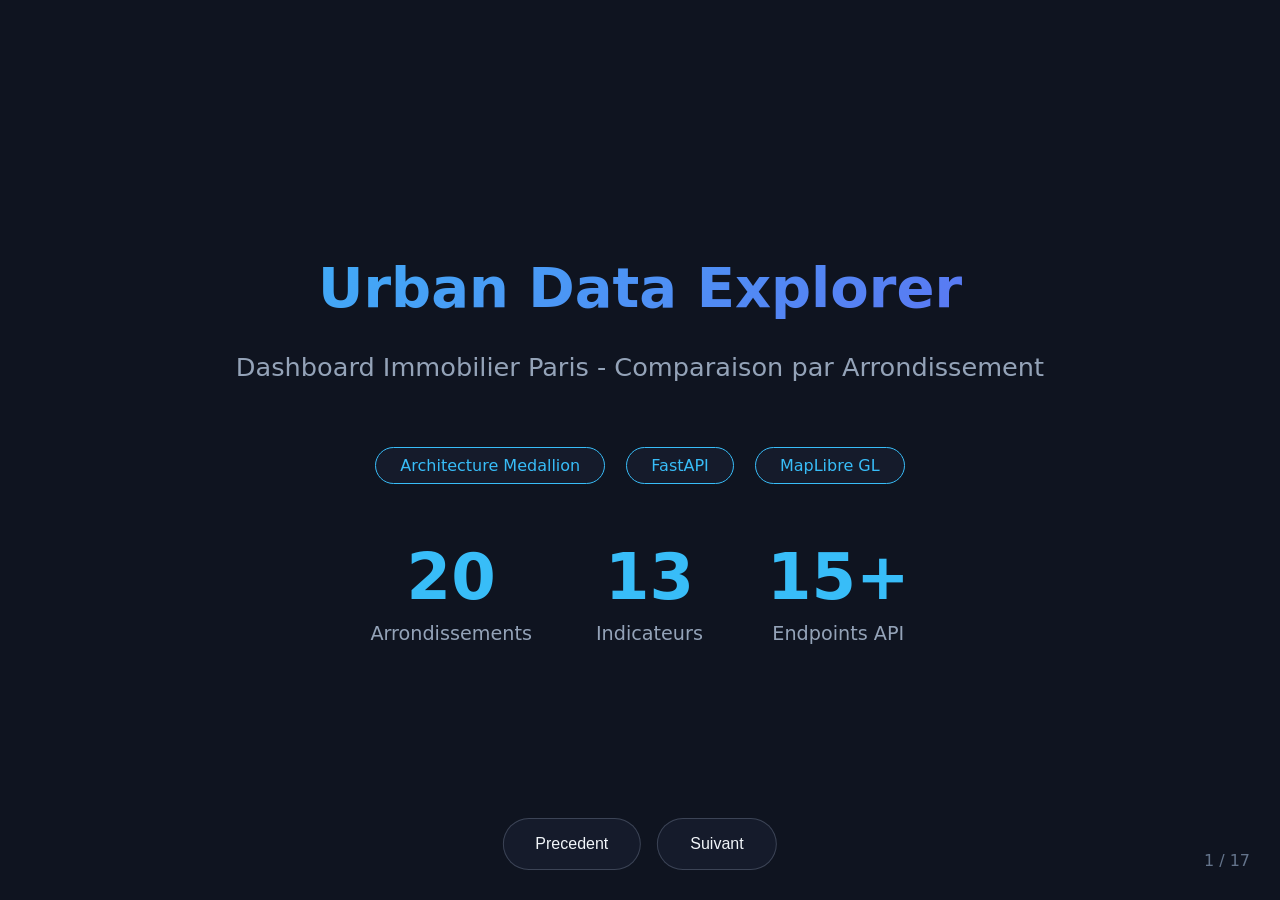
==== presentation.html @ 5fb88b8b "chore: scripts demo soutenance et presentation" ====
<!DOCTYPE html>
<html lang="fr">
<head>
    <meta charset="UTF-8">
    <meta name="viewport" content="width=device-width, initial-scale=1.0">
    <title>Urban Data Explorer - Presentation</title>
    <style>
        * {
            margin: 0;
            padding: 0;
            box-sizing: border-box;
        }

        :root {
            --bg-dark: #0a0e17;
            --bg-slide: #0f1420;
            --surface: #151b2b;
            --accent: #38bdf8;
            --accent-dim: #0ea5e9;
            --text: #f1f5f9;
            --text-secondary: #94a3b8;
            --text-muted: #64748b;
            --success: #34d399;
            --warning: #fbbf24;
        }

        body {
            font-family: 'Segoe UI', system-ui, sans-serif;
            background: var(--bg-dark);
            color: var(--text);
            overflow: hidden;
            height: 100vh;
        }

        .presentation {
            height: 100vh;
            position: relative;
        }

        .slide {
            position: absolute;
            top: 0;
            left: 0;
            width: 100%;
            height: 100%;
            display: flex;
            flex-direction: column;
            justify-content: center;
            align-items: center;
            padding: 60px;
            opacity: 0;
            visibility: hidden;
            transition: opacity 0.5s ease, transform 0.5s ease;
            transform: translateX(50px);
            background: var(--bg-slide);
        }

        .slide.active {
            opacity: 1;
            visibility: visible;
            transform: translateX(0);
        }

        .slide-content {
            max-width: 1200px;
            width: 100%;
            text-align: center;
        }

        h1 {
            font-size: 3.5rem;
            font-weight: 700;
            margin-bottom: 1.5rem;
            background: linear-gradient(135deg, var(--accent), #6366f1);
            -webkit-background-clip: text;
            -webkit-text-fill-color: transparent;
            background-clip: text;
        }

        h2 {
            font-size: 2.5rem;
            font-weight: 600;
            margin-bottom: 2rem;
            color: var(--accent);
        }

        h3 {
            font-size: 1.8rem;
            font-weight: 500;
            margin-bottom: 1.5rem;
            color: var(--text);
        }

        p {
            font-size: 1.4rem;
            line-height: 1.8;
            color: var(--text-secondary);
            margin-bottom: 1rem;
        }

        .subtitle {
            font-size: 1.6rem;
            color: var(--text-secondary);
            margin-bottom: 3rem;
        }

        .badge {
            display: inline-block;
            background: var(--surface);
            border: 1px solid var(--accent);
            color: var(--accent);
            padding: 0.5rem 1.5rem;
            border-radius: 50px;
            font-size: 1rem;
            margin: 0.5rem;
        }

        .grid {
            display: grid;
            grid-template-columns: repeat(auto-fit, minmax(280px, 1fr));
            gap: 1.5rem;
            margin-top: 2rem;
            text-align: left;
        }

        .grid-3 {
            grid-template-columns: repeat(3, 1fr);
        }

        .card {
            background: var(--surface);
            border: 1px solid rgba(148, 163, 184, 0.15);
            border-radius: 16px;
            padding: 2rem;
            transition: transform 0.3s, border-color 0.3s;
        }

        .card:hover {
            transform: translateY(-5px);
            border-color: var(--accent);
        }

        .card h4 {
            font-size: 1.3rem;
            color: var(--accent);
            margin-bottom: 1rem;
        }

        .card p {
            font-size: 1.1rem;
            margin: 0;
        }

        .card ul {
            list-style: none;
            padding: 0;
        }

        .card li {
            font-size: 1rem;
            color: var(--text-secondary);
            padding: 0.4rem 0;
            border-bottom: 1px solid rgba(148, 163, 184, 0.1);
        }

        .card li:last-child {
            border-bottom: none;
        }

        .architecture {
            display: flex;
            justify-content: center;
            align-items: center;
            gap: 2rem;
            margin-top: 3rem;
        }

        .arch-box {
            background: var(--surface);
            border: 2px solid;
            border-radius: 16px;
            padding: 2rem 3rem;
            text-align: center;
            min-width: 180px;
        }

        .arch-box.bronze {
            border-color: #cd7f32;
        }

        .arch-box.silver {
            border-color: #c0c0c0;
        }

        .arch-box.gold {
            border-color: #ffd700;
        }

        .arch-box h4 {
            font-size: 1.5rem;
            margin-bottom: 0.5rem;
        }

        .arch-box.bronze h4 { color: #cd7f32; }
        .arch-box.silver h4 { color: #c0c0c0; }
        .arch-box.gold h4 { color: #ffd700; }

        .arch-box p {
            font-size: 1rem;
            margin: 0;
        }

        .arrow {
            font-size: 2rem;
            color: var(--text-muted);
        }

        .tech-stack {
            display: flex;
            flex-wrap: wrap;
            justify-content: center;
            gap: 1rem;
            margin-top: 2rem;
        }

        .tech-item {
            background: var(--surface);
            border: 1px solid rgba(148, 163, 184, 0.2);
            border-radius: 12px;
            padding: 1rem 1.5rem;
            font-size: 1.1rem;
            color: var(--text);
        }

        .stats {
            display: flex;
            justify-content: center;
            gap: 4rem;
            margin-top: 3rem;
        }

        .stat {
            text-align: center;
        }

        .stat-value {
            font-size: 4rem;
            font-weight: 700;
            color: var(--accent);
        }

        .stat-label {
            font-size: 1.2rem;
            color: var(--text-secondary);
            margin-top: 0.5rem;
        }

        .code-block {
            background: #1a1f2e;
            border: 1px solid rgba(148, 163, 184, 0.15);
            border-radius: 12px;
            padding: 1.5rem 2rem;
            text-align: left;
            font-family: 'Fira Code', 'Consolas', monospace;
            font-size: 1rem;
            color: var(--text-secondary);
            margin-top: 2rem;
            display: inline-block;
        }

        .code-block .keyword { color: #c792ea; }
        .code-block .string { color: #c3e88d; }
        .code-block .comment { color: #546e7a; }

        .nav-controls {
            position: fixed;
            bottom: 30px;
            left: 50%;
            transform: translateX(-50%);
            display: flex;
            gap: 1rem;
            z-index: 100;
        }

        .nav-btn {
            background: var(--surface);
            border: 1px solid rgba(148, 163, 184, 0.3);
            color: var(--text);
            padding: 1rem 2rem;
            border-radius: 50px;
            cursor: pointer;
            font-size: 1rem;
            transition: all 0.3s;
        }

        .nav-btn:hover {
            background: var(--accent);
            border-color: var(--accent);
            color: var(--bg-dark);
        }

        .slide-counter {
            position: fixed;
            bottom: 30px;
            right: 30px;
            font-size: 1rem;
            color: var(--text-muted);
        }

        .progress-bar {
            position: fixed;
            top: 0;
            left: 0;
            height: 4px;
            background: var(--accent);
            transition: width 0.3s ease;
        }

        .list-left {
            text-align: left;
            max-width: 800px;
            margin: 0 auto;
        }

        .list-left li {
            font-size: 1.3rem;
            color: var(--text-secondary);
            padding: 0.8rem 0;
            border-bottom: 1px solid rgba(148, 163, 184, 0.1);
            list-style: none;
        }

        .list-left li::before {
            content: "";
            display: inline-block;
            width: 8px;
            height: 8px;
            background: var(--accent);
            border-radius: 50%;
            margin-right: 1rem;
        }

        .highlight {
            color: var(--accent);
            font-weight: 600;
        }

        .two-cols {
            display: grid;
            grid-template-columns: 1fr 1fr;
            gap: 3rem;
            text-align: left;
        }

        .formula {
            background: var(--surface);
            border-left: 4px solid var(--accent);
            padding: 1rem 1.5rem;
            margin: 1rem 0;
            font-family: 'Fira Code', monospace;
            font-size: 1rem;
            color: var(--success);
        }

        @media (max-width: 900px) {
            h1 { font-size: 2.5rem; }
            h2 { font-size: 2rem; }
            .grid-3 { grid-template-columns: 1fr; }
            .architecture { flex-direction: column; }
            .arrow { transform: rotate(90deg); }
            .stats { flex-direction: column; gap: 2rem; }
            .two-cols { grid-template-columns: 1fr; }
        }
    </style>
</head>
<body>
    <div class="progress-bar" id="progress"></div>

    <div class="presentation" id="presentation">
        <!-- Slide 1: Title -->
        <div class="slide active" data-slide="1">
            <div class="slide-content">
                <h1>Urban Data Explorer</h1>
                <p class="subtitle">Dashboard Immobilier Paris - Comparaison par Arrondissement</p>
                <div>
                    <span class="badge">Architecture Medallion</span>
                    <span class="badge">FastAPI</span>
                    <span class="badge">MapLibre GL</span>
                </div>
                <div class="stats">
                    <div class="stat">
                        <div class="stat-value">20</div>
                        <div class="stat-label">Arrondissements</div>
                    </div>
                    <div class="stat">
                        <div class="stat-value">13</div>
                        <div class="stat-label">Indicateurs</div>
                    </div>
                    <div class="stat">
                        <div class="stat-value">15+</div>
                        <div class="stat-label">Endpoints API</div>
                    </div>
                </div>
            </div>
        </div>

        <!-- Slide 2: Contexte -->
        <div class="slide" data-slide="2">
            <div class="slide-content">
                <h2>Contexte du Projet</h2>
                <div class="grid grid-3">
                    <div class="card">
                        <h4>Problematique</h4>
                        <p>Difficulte a comparer les arrondissements parisiens sur plusieurs criteres : prix, qualite de vie, accessibilite.</p>
                    </div>
                    <div class="card">
                        <h4>Solution</h4>
                        <p>Dashboard interactif centralisant les donnees immobilieres et socio-economiques de Paris.</p>
                    </div>
                    <div class="card">
                        <h4>Objectif</h4>
                        <p>Aide a la decision pour l'achat ou la location dans les 20 arrondissements de Paris.</p>
                    </div>
                </div>
            </div>
        </div>

        <!-- Slide 3: Architecture Medallion -->
        <div class="slide" data-slide="3">
            <div class="slide-content">
                <h2>Architecture Medallion</h2>
                <p>Pipeline de donnees en 3 couches pour garantir la qualite et la tracabilite</p>
                <div class="architecture">
                    <div class="arch-box bronze">
                        <h4>Bronze</h4>
                        <p>Donnees brutes</p>
                        <p style="font-size: 0.9rem; color: var(--text-muted);">APIs externes</p>
                    </div>
                    <div class="arrow">→</div>
                    <div class="arch-box silver">
                        <h4>Silver</h4>
                        <p>Donnees nettoyees</p>
                        <p style="font-size: 0.9rem; color: var(--text-muted);">Validation</p>
                    </div>
                    <div class="arrow">→</div>
                    <div class="arch-box gold">
                        <h4>Gold</h4>
                        <p>Donnees enrichies</p>
                        <p style="font-size: 0.9rem; color: var(--text-muted);">Production</p>
                    </div>
                </div>
                <div class="code-block">
                    <span class="comment"># Execution du pipeline</span><br>
                    <span class="keyword">python</span> pipeline.py <span class="comment"># Bronze → Silver → Gold</span>
                </div>
            </div>
        </div>

        <!-- Slide 4: Stack Technique -->
        <div class="slide" data-slide="4">
            <div class="slide-content">
                <h2>Stack Technique</h2>
                <div class="grid grid-3">
                    <div class="card">
                        <h4>Backend</h4>
                        <ul>
                            <li>Python 3.11+</li>
                            <li>FastAPI</li>
                            <li>PostgreSQL</li>
                            <li>MongoDB</li>
                            <li>Redis / Kafka</li>
                        </ul>
                    </div>
                    <div class="card">
                        <h4>Frontend</h4>
                        <ul>
                            <li>HTML5 / CSS3</li>
                            <li>JavaScript ES6+</li>
                            <li>MapLibre GL JS</li>
                            <li>Chart.js</li>
                            <li>LocalStorage Cache</li>
                        </ul>
                    </div>
                    <div class="card">
                        <h4>DevOps</h4>
                        <ul>
                            <li>Docker Compose</li>
                            <li>GitHub Actions</li>
                            <li>MinIO (Data Lake)</li>
                            <li>GZip Compression</li>
                            <li>CI/CD Pipeline</li>
                        </ul>
                    </div>
                </div>
            </div>
        </div>

        <!-- Slide 5: Sources de Donnees -->
        <div class="slide" data-slide="5">
            <div class="slide-content">
                <h2>Sources de Donnees</h2>
                <p>Donnees Open Data officielles et actualisees</p>
                <div class="grid">
                    <div class="card">
                        <h4>DVF (data.gouv.fr)</h4>
                        <p>Transactions immobilieres : prix au m2, surfaces, volumes de ventes</p>
                    </div>
                    <div class="card">
                        <h4>OpenData Paris</h4>
                        <p>Loyers de reference, vegetation, transports, qualite de l'air</p>
                    </div>
                    <div class="card">
                        <h4>SSMSI</h4>
                        <p>Statistiques de delinquance par commune et arrondissement</p>
                    </div>
                    <div class="card">
                        <h4>Filosofi / RPLS</h4>
                        <p>Revenus des menages et taux de logements sociaux</p>
                    </div>
                </div>
            </div>
        </div>

        <!-- Slide 6: Indicateurs -->
        <div class="slide" data-slide="6">
            <div class="slide-content">
                <h2>13 Indicateurs Metier</h2>
                <div class="two-cols">
                    <div>
                        <h3>Indicateurs Immobiliers</h3>
                        <ul class="list-left">
                            <li><span class="highlight">Prix/m2</span> - Prix median au metre carre</li>
                            <li><span class="highlight">Evolution</span> - Variation annuelle des prix</li>
                            <li><span class="highlight">Loyers</span> - Loyers de reference</li>
                            <li><span class="highlight">Logements sociaux</span> - Taux par arrondissement</li>
                        </ul>
                    </div>
                    <div>
                        <h3>Indicateurs Socio-economiques</h3>
                        <ul class="list-left">
                            <li><span class="highlight">Accessibilite</span> - Mois de revenu pour 50m2</li>
                            <li><span class="highlight">Securite</span> - Delits pour 1000 habitants</li>
                            <li><span class="highlight">Revenus</span> - Revenu median des menages</li>
                            <li><span class="highlight">Qualite de l'air</span> - Indice ATMO local</li>
                        </ul>
                    </div>
                </div>
            </div>
        </div>

        <!-- Slide 7: Score Global (NOUVEAU) -->
        <div class="slide" data-slide="7">
            <div class="slide-content">
                <h2>Score Global Qualite de Vie</h2>
                <p>Indicateur composite pondere pour comparer les arrondissements</p>
                <div class="grid grid-3" style="margin-top: 2rem;">
                    <div class="card">
                        <h4>Ponderations</h4>
                        <ul>
                            <li>Accessibilite : 20%</li>
                            <li>Prix : 15%</li>
                            <li>Securite : 15%</li>
                            <li>Transports : 15%</li>
                            <li>Revenus : 10%</li>
                            <li>Vegetation : 10%</li>
                            <li>Air : 10%</li>
                            <li>Logements sociaux : 5%</li>
                        </ul>
                    </div>
                    <div class="card">
                        <h4>Calcul</h4>
                        <div class="formula">Score = Sum(indicateur_normalise x poids)</div>
                        <p style="font-size: 1rem; margin-top: 1rem;">Chaque indicateur est normalise sur une echelle 0-100 avant ponderation</p>
                    </div>
                    <div class="card">
                        <h4>Resultat</h4>
                        <ul>
                            <li>Score de 0 a 100</li>
                            <li>Classement 1er a 20e</li>
                            <li>Barre de progression</li>
                            <li>Couleur sur la carte</li>
                        </ul>
                    </div>
                </div>
            </div>
        </div>

        <!-- Slide 8: Potentiel Plus-Value (NOUVEAU) -->
        <div class="slide" data-slide="8">
            <div class="slide-content">
                <h2>Potentiel Plus-Value</h2>
                <p>Formule creative pour estimer le potentiel de valorisation future</p>
                <div class="grid" style="margin-top: 2rem;">
                    <div class="card">
                        <h4>Prix Accessible</h4>
                        <p>Arrondissements a prix encore moderere = potentiel de hausse</p>
                        <div class="formula">prix &lt; 10k = +30pts | prix &lt; 12k = +20pts</div>
                    </div>
                    <div class="card">
                        <h4>Dynamique Recente</h4>
                        <p>Tendance positive des prix = marche porteur</p>
                        <div class="formula">variation &gt; 3% = +25pts | variation &gt; 0 = +15pts</div>
                    </div>
                    <div class="card">
                        <h4>Desserte Transports</h4>
                        <p>Bonne connexion = attractivite future</p>
                        <div class="formula">transports &gt; 40 = +20pts | &gt; 20 = +15pts</div>
                    </div>
                    <div class="card">
                        <h4>Cadre de Vie</h4>
                        <p>Vegetation, mixite sociale, securite</p>
                        <div class="formula">arbres + mixite + securite = jusqu'a +35pts</div>
                    </div>
                </div>
                <div style="margin-top: 2rem;">
                    <span class="badge">Eleve &gt; 70</span>
                    <span class="badge">Moyen 45-70</span>
                    <span class="badge">Faible &lt; 45</span>
                </div>
            </div>
        </div>

        <!-- Slide 9: Formules de Calcul -->
        <div class="slide" data-slide="9">
            <div class="slide-content">
                <h2>Indicateurs avec Formules</h2>
                <p>Calculs personnalises pour des metriques pertinentes</p>
                <div class="grid">
                    <div class="card">
                        <h4>Accessibilite Logement</h4>
                        <div class="formula">(prix_m2 x 50) / (revenu_median / 12)</div>
                        <p>Nombre de mois de revenu necessaires pour acheter 50m2</p>
                    </div>
                    <div class="card">
                        <h4>Tension Locative</h4>
                        <div class="formula">(loyer_m2 x 50 x 12) / revenu_median x 100</div>
                        <p>Part du revenu consacree au loyer (50m2)</p>
                    </div>
                    <div class="card">
                        <h4>Qualite de l'Air</h4>
                        <div class="formula">moyenne_ponderee(jours_par_qualite)</div>
                        <p>Indice ATMO adapte a chaque arrondissement</p>
                    </div>
                </div>
            </div>
        </div>

        <!-- Slide 10: API REST -->
        <div class="slide" data-slide="10">
            <div class="slide-content">
                <h2>API REST FastAPI</h2>
                <p>15+ endpoints documentes avec Swagger</p>
                <div class="grid grid-3">
                    <div class="card">
                        <h4>Donnees</h4>
                        <ul>
                            <li>GET /arrondissements</li>
                            <li>GET /prix?annee=2024</li>
                            <li>GET /pollution</li>
                            <li>GET /timeline?arr=6</li>
                        </ul>
                    </div>
                    <div class="card">
                        <h4>Analyse</h4>
                        <ul>
                            <li>GET /comparaison</li>
                            <li>GET /ranking</li>
                            <li>GET /geo-points</li>
                            <li>GET /freshness</li>
                        </ul>
                    </div>
                    <div class="card">
                        <h4>Export</h4>
                        <ul>
                            <li>GET /export/csv</li>
                            <li>GET /export/parquet</li>
                            <li>GET /export/geojson</li>
                            <li>GET /docs (Swagger)</li>
                        </ul>
                    </div>
                </div>
                <div class="code-block">
                    curl http://localhost:8001/arrondissements | jq '.data[0]'
                </div>
            </div>
        </div>

        <!-- Slide 11: Dashboard -->
        <div class="slide" data-slide="11">
            <div class="slide-content">
                <h2>Dashboard Interactif</h2>
                <div class="grid grid-3">
                    <div class="card">
                        <h4>Carte Choroplethe</h4>
                        <p>Visualisation geographique avec MapLibre GL JS. Coloration par indicateur, zoom sur Paris.</p>
                    </div>
                    <div class="card">
                        <h4>Selection d'Indicateurs</h4>
                        <p>11 indicateurs organises par categorie : Immobilier, Socio-economique, Environnement.</p>
                    </div>
                    <div class="card">
                        <h4>Graphiques</h4>
                        <p>Evolution temporelle, distribution des prix, comparaison entre arrondissements.</p>
                    </div>
                </div>
                <div class="stats" style="margin-top: 3rem;">
                    <div class="stat">
                        <div class="stat-value" style="font-size: 2.5rem;">11ms</div>
                        <div class="stat-label">Temps de reponse</div>
                    </div>
                    <div class="stat">
                        <div class="stat-value" style="font-size: 2.5rem;">91%</div>
                        <div class="stat-label">Compression GZip</div>
                    </div>
                    <div class="stat">
                        <div class="stat-value" style="font-size: 2.5rem;">5 min</div>
                        <div class="stat-label">Cache local</div>
                    </div>
                </div>
            </div>
        </div>

        <!-- Slide 12: Pipeline CI/CD -->
        <div class="slide" data-slide="12">
            <div class="slide-content">
                <h2>Pipeline CI/CD</h2>
                <p>Automatisation complete avec GitHub Actions</p>
                <div class="architecture">
                    <div class="arch-box" style="border-color: var(--accent);">
                        <h4 style="color: var(--accent);">Collecte</h4>
                        <p>APIs Open Data</p>
                    </div>
                    <div class="arrow">→</div>
                    <div class="arch-box" style="border-color: var(--warning);">
                        <h4 style="color: var(--warning);">Traitement</h4>
                        <p>Nettoyage</p>
                    </div>
                    <div class="arrow">→</div>
                    <div class="arch-box" style="border-color: var(--success);">
                        <h4 style="color: var(--success);">Publication</h4>
                        <p>Gold + Export</p>
                    </div>
                </div>
                <div class="grid" style="margin-top: 3rem;">
                    <div class="card">
                        <h4>Planification</h4>
                        <p>Execution automatique chaque lundi a 6h via GitHub Actions</p>
                    </div>
                    <div class="card">
                        <h4>Notification</h4>
                        <p>Redis Streams et Kafka pour la propagation des evenements</p>
                    </div>
                </div>
            </div>
        </div>

        <!-- Slide 13: Securite et Quotas API -->
        <div class="slide" data-slide="13">
            <div class="slide-content">
                <h2>Securite et Quotas API</h2>
                <p>Protection avancee contre les abus</p>
                <div class="grid grid-3">
                    <div class="card">
                        <h4>Rate Limiting</h4>
                        <ul>
                            <li>60 requetes/min/IP</li>
                            <li>1000 requetes/jour/IP</li>
                            <li>Limites par endpoint</li>
                            <li>Headers X-RateLimit-*</li>
                        </ul>
                    </div>
                    <div class="card">
                        <h4>Endpoints Sensibles</h4>
                        <ul>
                            <li>/export : 10 req/min</li>
                            <li>/geo-points : 20 req/min</li>
                            <li>/comparaison : 30 req/min</li>
                            <li>Monitoring /quota-usage</li>
                        </ul>
                    </div>
                    <div class="card">
                        <h4>Reponses</h4>
                        <ul>
                            <li>HTTP 429 si depasse</li>
                            <li>Header Retry-After</li>
                            <li>Tracking des blocages</li>
                            <li>Stats par IP</li>
                        </ul>
                    </div>
                </div>
            </div>
        </div>

        <!-- Slide 14: UX et Light Mode -->
        <div class="slide" data-slide="14">
            <div class="slide-content">
                <h2>Experience Utilisateur</h2>
                <div class="grid grid-3">
                    <div class="card">
                        <h4>Light Mode</h4>
                        <ul>
                            <li>Theme clair/sombre</li>
                            <li>Toggle en 1 clic</li>
                            <li>Preference sauvegardee</li>
                            <li>CSS variables</li>
                        </ul>
                    </div>
                    <div class="card">
                        <h4>Performance</h4>
                        <ul>
                            <li>Cache localStorage 5min</li>
                            <li>Compression GZip 91%</li>
                            <li>Temps reponse 11ms</li>
                            <li>Loading indicator</li>
                        </ul>
                    </div>
                    <div class="card">
                        <h4>Accessibilite</h4>
                        <ul>
                            <li>Navigation clavier</li>
                            <li>ARIA labels</li>
                            <li>Contraste optimal</li>
                            <li>Responsive design</li>
                        </ul>
                    </div>
                </div>
            </div>
        </div>

        <!-- Slide 15: Indicateurs Sante de Proximite (NOUVEAU) -->
        <div class="slide" data-slide="15">
            <div class="slide-content">
                <span class="badge">Nouveau</span>
                <h2>Sante de Proximite</h2>
                <p>Accessibilite aux services de sante par arrondissement</p>
                <div class="grid grid-3" style="margin-top: 2rem;">
                    <div class="card">
                        <h4>Donnees collectees</h4>
                        <ul>
                            <li><span class="highlight">Pharmacies</span> - total + gardes</li>
                            <li><span class="highlight">Defibrillateurs</span> - DAE publics</li>
                            <li><span class="highlight">Dentistes</span> - cabinets</li>
                            <li><span class="highlight">Medecins</span> - generalistes</li>
                            <li><span class="highlight">Centres sante</span> - municipaux</li>
                            <li><span class="highlight">Hopitaux</span> - proximite urgences</li>
                        </ul>
                    </div>
                    <div class="card">
                        <h4>Score Sante Proximite</h4>
                        <div class="code-block">
                            <span class="comment"># Ponderations</span><br>
                            pharmacies: 20%<br>
                            medecins: 20%<br>
                            urgences: 20%<br>
                            dentistes: 15%<br>
                            DAE: 10%<br>
                            centres: 10%<br>
                            hopitaux: 5%
                        </div>
                    </div>
                    <div class="card">
                        <h4>Visualisation carte</h4>
                        <p style="font-size: 1rem; margin-bottom: 1rem;">Code couleur adapte :</p>
                        <div style="display: flex; align-items: center; gap: 0.5rem; margin-bottom: 0.5rem;">
                            <span style="display: inline-block; width: 20px; height: 20px; background: #ef4444; border-radius: 4px;"></span>
                            <span style="font-size: 0.9rem;">Faible acces</span>
                        </div>
                        <div style="display: flex; align-items: center; gap: 0.5rem; margin-bottom: 0.5rem;">
                            <span style="display: inline-block; width: 20px; height: 20px; background: #fbbf24; border-radius: 4px;"></span>
                            <span style="font-size: 0.9rem;">Moyen</span>
                        </div>
                        <div style="display: flex; align-items: center; gap: 0.5rem;">
                            <span style="display: inline-block; width: 20px; height: 20px; background: #34d399; border-radius: 4px;"></span>
                            <span style="font-size: 0.9rem;">Excellent acces</span>
                        </div>
                        <p style="font-size: 0.85rem; margin-top: 1rem; color: var(--text-muted);">+ Graphique radar dans Analyses</p>
                    </div>
                </div>
                <p style="margin-top: 1.5rem; font-size: 1rem;">Sources: OpenData Paris, FINESS, Assurance Maladie</p>
            </div>
        </div>

        <!-- Slide 16: Demo -->
        <div class="slide" data-slide="16">
            <div class="slide-content">
                <h2>Demonstration</h2>
                <div class="stats">
                    <div class="stat">
                        <div class="stat-value" style="font-size: 2rem;">1.</div>
                        <div class="stat-label">Lancer le serveur</div>
                    </div>
                    <div class="stat">
                        <div class="stat-value" style="font-size: 2rem;">2.</div>
                        <div class="stat-label">Ouvrir le dashboard</div>
                    </div>
                    <div class="stat">
                        <div class="stat-value" style="font-size: 2rem;">3.</div>
                        <div class="stat-label">Explorer les indicateurs</div>
                    </div>
                </div>
                <div class="code-block" style="margin-top: 3rem;">
                    <span class="comment"># Installation et lancement</span><br>
                    pip install -r requirements.txt<br>
                    python pipeline.py<br>
                    python run.py<br><br>
                    <span class="comment"># Acces au dashboard</span><br>
                    <span class="string">http://localhost:8001/dashboard/</span>
                </div>
            </div>
        </div>

        <!-- Slide 17: Conclusion -->
        <div class="slide" data-slide="17">
            <div class="slide-content">
                <h2>Conclusion</h2>
                <div class="grid grid-3">
                    <div class="card">
                        <h4>Points Forts</h4>
                        <ul>
                            <li>Architecture robuste</li>
                            <li>Donnees actualisees</li>
                            <li>Performance optimisee</li>
                            <li>Interface intuitive</li>
                        </ul>
                    </div>
                    <div class="card">
                        <h4>Competences RNCP</h4>
                        <ul>
                            <li>Pipeline de donnees</li>
                            <li>API REST</li>
                            <li>Visualisation</li>
                            <li>DevOps / CI-CD</li>
                        </ul>
                    </div>
                    <div class="card">
                        <h4>Evolutions</h4>
                        <ul>
                            <li>Maille IRIS</li>
                            <li>Machine Learning</li>
                            <li>Temps reel</li>
                            <li>Multi-villes</li>
                        </ul>
                    </div>
                </div>
                <div style="margin-top: 3rem;">
                    <span class="badge">Merci de votre attention</span>
                </div>
            </div>
        </div>
    </div>

    <div class="nav-controls">
        <button class="nav-btn" id="prevBtn">Precedent</button>
        <button class="nav-btn" id="nextBtn">Suivant</button>
    </div>

    <div class="slide-counter" id="counter">1 / 17</div>

    <script>
        const slides = document.querySelectorAll('.slide');
        const totalSlides = slides.length;
        let currentSlide = 1;

        function showSlide(n) {
            if (n < 1) n = 1;
            if (n > totalSlides) n = totalSlides;

            currentSlide = n;

            slides.forEach((slide, index) => {
                slide.classList.remove('active');
                if (index + 1 === currentSlide) {
                    slide.classList.add('active');
                }
            });

            document.getElementById('counter').textContent = `${currentSlide} / ${totalSlides}`;
            document.getElementById('progress').style.width = `${(currentSlide / totalSlides) * 100}%`;
        }

        document.getElementById('nextBtn').addEventListener('click', () => {
            showSlide(currentSlide + 1);
        });

        document.getElementById('prevBtn').addEventListener('click', () => {
            showSlide(currentSlide - 1);
        });

        document.addEventListener('keydown', (e) => {
            if (e.key === 'ArrowRight' || e.key === ' ') {
                showSlide(currentSlide + 1);
            } else if (e.key === 'ArrowLeft') {
                showSlide(currentSlide - 1);
            } else if (e.key === 'Home') {
                showSlide(1);
            } else if (e.key === 'End') {
                showSlide(totalSlides);
            }
        });

        // Touch support
        let touchStartX = 0;
        document.addEventListener('touchstart', (e) => {
            touchStartX = e.touches[0].clientX;
        });

        document.addEventListener('touchend', (e) => {
            const touchEndX = e.changedTouches[0].clientX;
            const diff = touchStartX - touchEndX;

            if (Math.abs(diff) > 50) {
                if (diff > 0) {
                    showSlide(currentSlide + 1);
                } else {
                    showSlide(currentSlide - 1);
                }
            }
        });

        // Initialize
        showSlide(1);
    </script>
</body>
</html>
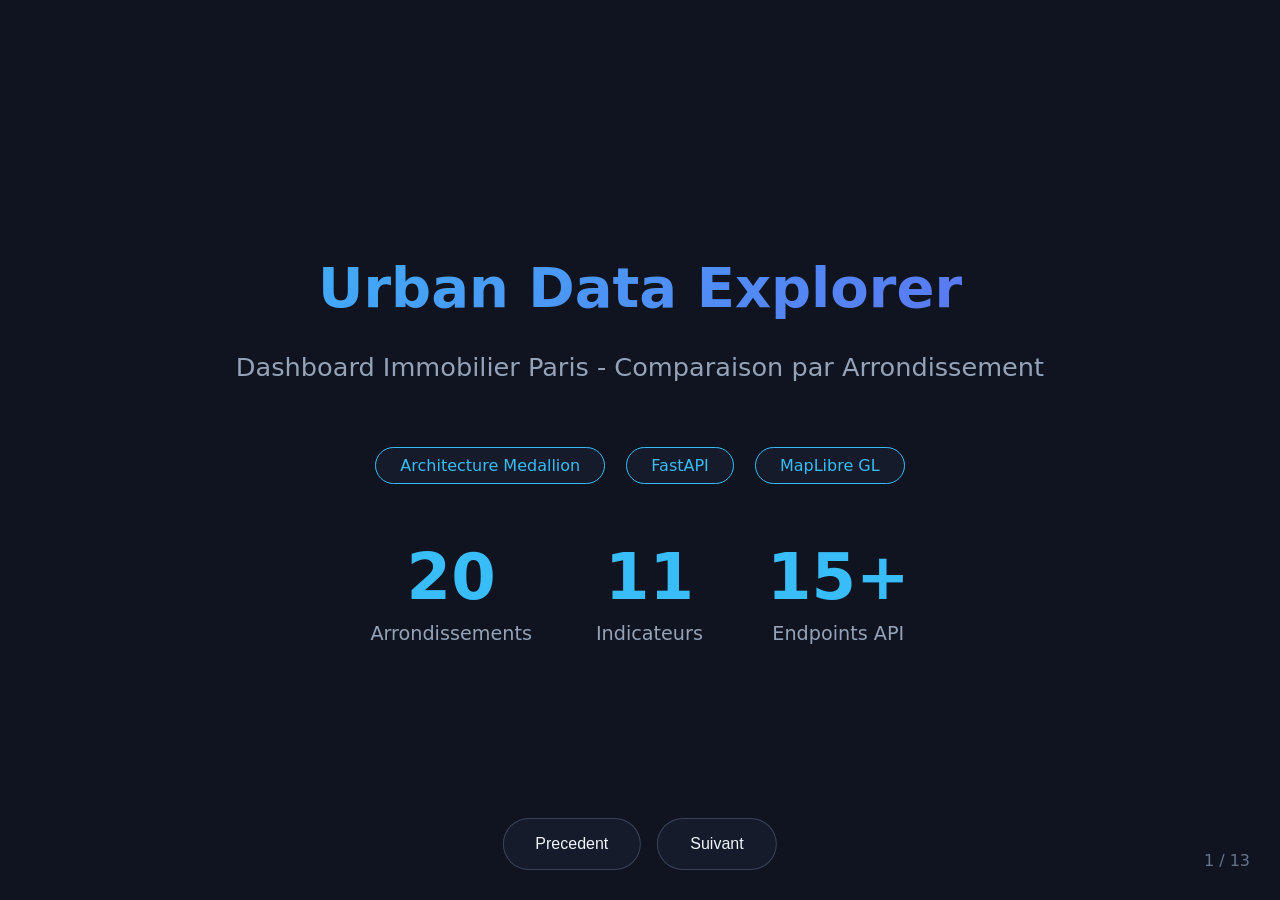
==== commit 468e1112: "Merge branch 'elt' into main - presentation + corrections CSS" ====
--- a/presentation.html
+++ b/presentation.html
@@ -393,7 +393,7 @@
                         <div class="stat-label">Arrondissements</div>
                     </div>
                     <div class="stat">
-                        <div class="stat-value">13</div>
+                        <div class="stat-value">11</div>
                         <div class="stat-label">Indicateurs</div>
                     </div>
                     <div class="stat">
@@ -524,7 +524,7 @@
         <!-- Slide 6: Indicateurs -->
         <div class="slide" data-slide="6">
             <div class="slide-content">
-                <h2>13 Indicateurs Metier</h2>
+                <h2>11 Indicateurs Metier</h2>
                 <div class="two-cols">
                     <div>
                         <h3>Indicateurs Immobiliers</h3>
@@ -548,80 +548,8 @@
             </div>
         </div>
 
-        <!-- Slide 7: Score Global (NOUVEAU) -->
+        <!-- Slide 7: Formules de Calcul -->
         <div class="slide" data-slide="7">
-            <div class="slide-content">
-                <h2>Score Global Qualite de Vie</h2>
-                <p>Indicateur composite pondere pour comparer les arrondissements</p>
-                <div class="grid grid-3" style="margin-top: 2rem;">
-                    <div class="card">
-                        <h4>Ponderations</h4>
-                        <ul>
-                            <li>Accessibilite : 20%</li>
-                            <li>Prix : 15%</li>
-                            <li>Securite : 15%</li>
-                            <li>Transports : 15%</li>
-                            <li>Revenus : 10%</li>
-                            <li>Vegetation : 10%</li>
-                            <li>Air : 10%</li>
-                            <li>Logements sociaux : 5%</li>
-                        </ul>
-                    </div>
-                    <div class="card">
-                        <h4>Calcul</h4>
-                        <div class="formula">Score = Sum(indicateur_normalise x poids)</div>
-                        <p style="font-size: 1rem; margin-top: 1rem;">Chaque indicateur est normalise sur une echelle 0-100 avant ponderation</p>
-                    </div>
-                    <div class="card">
-                        <h4>Resultat</h4>
-                        <ul>
-                            <li>Score de 0 a 100</li>
-                            <li>Classement 1er a 20e</li>
-                            <li>Barre de progression</li>
-                            <li>Couleur sur la carte</li>
-                        </ul>
-                    </div>
-                </div>
-            </div>
-        </div>
-
-        <!-- Slide 8: Potentiel Plus-Value (NOUVEAU) -->
-        <div class="slide" data-slide="8">
-            <div class="slide-content">
-                <h2>Potentiel Plus-Value</h2>
-                <p>Formule creative pour estimer le potentiel de valorisation future</p>
-                <div class="grid" style="margin-top: 2rem;">
-                    <div class="card">
-                        <h4>Prix Accessible</h4>
-                        <p>Arrondissements a prix encore moderere = potentiel de hausse</p>
-                        <div class="formula">prix &lt; 10k = +30pts | prix &lt; 12k = +20pts</div>
-                    </div>
-                    <div class="card">
-                        <h4>Dynamique Recente</h4>
-                        <p>Tendance positive des prix = marche porteur</p>
-                        <div class="formula">variation &gt; 3% = +25pts | variation &gt; 0 = +15pts</div>
-                    </div>
-                    <div class="card">
-                        <h4>Desserte Transports</h4>
-                        <p>Bonne connexion = attractivite future</p>
-                        <div class="formula">transports &gt; 40 = +20pts | &gt; 20 = +15pts</div>
-                    </div>
-                    <div class="card">
-                        <h4>Cadre de Vie</h4>
-                        <p>Vegetation, mixite sociale, securite</p>
-                        <div class="formula">arbres + mixite + securite = jusqu'a +35pts</div>
-                    </div>
-                </div>
-                <div style="margin-top: 2rem;">
-                    <span class="badge">Eleve &gt; 70</span>
-                    <span class="badge">Moyen 45-70</span>
-                    <span class="badge">Faible &lt; 45</span>
-                </div>
-            </div>
-        </div>
-
-        <!-- Slide 9: Formules de Calcul -->
-        <div class="slide" data-slide="9">
             <div class="slide-content">
                 <h2>Indicateurs avec Formules</h2>
                 <p>Calculs personnalises pour des metriques pertinentes</p>
@@ -645,8 +573,8 @@
             </div>
         </div>
 
-        <!-- Slide 10: API REST -->
-        <div class="slide" data-slide="10">
+        <!-- Slide 8: API REST -->
+        <div class="slide" data-slide="8">
             <div class="slide-content">
                 <h2>API REST FastAPI</h2>
                 <p>15+ endpoints documentes avec Swagger</p>
@@ -685,8 +613,8 @@
             </div>
         </div>
 
-        <!-- Slide 11: Dashboard -->
-        <div class="slide" data-slide="11">
+        <!-- Slide 9: Dashboard -->
+        <div class="slide" data-slide="9">
             <div class="slide-content">
                 <h2>Dashboard Interactif</h2>
                 <div class="grid grid-3">
@@ -720,8 +648,8 @@
             </div>
         </div>
 
-        <!-- Slide 12: Pipeline CI/CD -->
-        <div class="slide" data-slide="12">
+        <!-- Slide 10: Pipeline CI/CD -->
+        <div class="slide" data-slide="10">
             <div class="slide-content">
                 <h2>Pipeline CI/CD</h2>
                 <p>Automatisation complete avec GitHub Actions</p>
@@ -754,134 +682,44 @@
             </div>
         </div>
 
-        <!-- Slide 13: Securite et Quotas API -->
-        <div class="slide" data-slide="13">
-            <div class="slide-content">
-                <h2>Securite et Quotas API</h2>
-                <p>Protection avancee contre les abus</p>
+        <!-- Slide 11: Conformite -->
+        <div class="slide" data-slide="11">
+            <div class="slide-content">
+                <h2>Conformite et Gouvernance</h2>
                 <div class="grid grid-3">
                     <div class="card">
-                        <h4>Rate Limiting</h4>
-                        <ul>
-                            <li>60 requetes/min/IP</li>
-                            <li>1000 requetes/jour/IP</li>
-                            <li>Limites par endpoint</li>
-                            <li>Headers X-RateLimit-*</li>
-                        </ul>
-                    </div>
-                    <div class="card">
-                        <h4>Endpoints Sensibles</h4>
-                        <ul>
-                            <li>/export : 10 req/min</li>
-                            <li>/geo-points : 20 req/min</li>
-                            <li>/comparaison : 30 req/min</li>
-                            <li>Monitoring /quota-usage</li>
-                        </ul>
-                    </div>
-                    <div class="card">
-                        <h4>Reponses</h4>
-                        <ul>
-                            <li>HTTP 429 si depasse</li>
-                            <li>Header Retry-After</li>
-                            <li>Tracking des blocages</li>
-                            <li>Stats par IP</li>
-                        </ul>
-                    </div>
-                </div>
-            </div>
-        </div>
-
-        <!-- Slide 14: UX et Light Mode -->
-        <div class="slide" data-slide="14">
-            <div class="slide-content">
-                <h2>Experience Utilisateur</h2>
-                <div class="grid grid-3">
-                    <div class="card">
-                        <h4>Light Mode</h4>
-                        <ul>
-                            <li>Theme clair/sombre</li>
-                            <li>Toggle en 1 clic</li>
-                            <li>Preference sauvegardee</li>
-                            <li>CSS variables</li>
-                        </ul>
-                    </div>
-                    <div class="card">
-                        <h4>Performance</h4>
-                        <ul>
-                            <li>Cache localStorage 5min</li>
-                            <li>Compression GZip 91%</li>
-                            <li>Temps reponse 11ms</li>
-                            <li>Loading indicator</li>
-                        </ul>
-                    </div>
-                    <div class="card">
-                        <h4>Accessibilite</h4>
-                        <ul>
-                            <li>Navigation clavier</li>
-                            <li>ARIA labels</li>
-                            <li>Contraste optimal</li>
-                            <li>Responsive design</li>
-                        </ul>
-                    </div>
-                </div>
-            </div>
-        </div>
-
-        <!-- Slide 15: Indicateurs Sante de Proximite (NOUVEAU) -->
-        <div class="slide" data-slide="15">
-            <div class="slide-content">
-                <span class="badge">Nouveau</span>
-                <h2>Sante de Proximite</h2>
-                <p>Accessibilite aux services de sante par arrondissement</p>
-                <div class="grid grid-3" style="margin-top: 2rem;">
-                    <div class="card">
-                        <h4>Donnees collectees</h4>
-                        <ul>
-                            <li><span class="highlight">Pharmacies</span> - total + gardes</li>
-                            <li><span class="highlight">Defibrillateurs</span> - DAE publics</li>
-                            <li><span class="highlight">Dentistes</span> - cabinets</li>
-                            <li><span class="highlight">Medecins</span> - generalistes</li>
-                            <li><span class="highlight">Centres sante</span> - municipaux</li>
-                            <li><span class="highlight">Hopitaux</span> - proximite urgences</li>
-                        </ul>
-                    </div>
-                    <div class="card">
-                        <h4>Score Sante Proximite</h4>
-                        <div class="code-block">
-                            <span class="comment"># Ponderations</span><br>
-                            pharmacies: 20%<br>
-                            medecins: 20%<br>
-                            urgences: 20%<br>
-                            dentistes: 15%<br>
-                            DAE: 10%<br>
-                            centres: 10%<br>
-                            hopitaux: 5%
-                        </div>
-                    </div>
-                    <div class="card">
-                        <h4>Visualisation carte</h4>
-                        <p style="font-size: 1rem; margin-bottom: 1rem;">Code couleur adapte :</p>
-                        <div style="display: flex; align-items: center; gap: 0.5rem; margin-bottom: 0.5rem;">
-                            <span style="display: inline-block; width: 20px; height: 20px; background: #ef4444; border-radius: 4px;"></span>
-                            <span style="font-size: 0.9rem;">Faible acces</span>
-                        </div>
-                        <div style="display: flex; align-items: center; gap: 0.5rem; margin-bottom: 0.5rem;">
-                            <span style="display: inline-block; width: 20px; height: 20px; background: #fbbf24; border-radius: 4px;"></span>
-                            <span style="font-size: 0.9rem;">Moyen</span>
-                        </div>
-                        <div style="display: flex; align-items: center; gap: 0.5rem;">
-                            <span style="display: inline-block; width: 20px; height: 20px; background: #34d399; border-radius: 4px;"></span>
-                            <span style="font-size: 0.9rem;">Excellent acces</span>
-                        </div>
-                        <p style="font-size: 0.85rem; margin-top: 1rem; color: var(--text-muted);">+ Graphique radar dans Analyses</p>
-                    </div>
-                </div>
-                <p style="margin-top: 1.5rem; font-size: 1rem;">Sources: OpenData Paris, FINESS, Assurance Maladie</p>
-            </div>
-        </div>
-
-        <!-- Slide 16: Demo -->
-        <div class="slide" data-slide="16">
+                        <h4>RGPD</h4>
+                        <ul>
+                            <li>Donnees anonymisees</li>
+                            <li>Pas de donnees personnelles</li>
+                            <li>Sources Open Data</li>
+                            <li>Documentation tracabilite</li>
+                        </ul>
+                    </div>
+                    <div class="card">
+                        <h4>Qualite des Donnees</h4>
+                        <ul>
+                            <li>Validation Bronze→Silver</li>
+                            <li>Tests unitaires</li>
+                            <li>Catalogue de gouvernance</li>
+                            <li>Lineage documente</li>
+                        </ul>
+                    </div>
+                    <div class="card">
+                        <h4>Securite API</h4>
+                        <ul>
+                            <li>Rate limiting</li>
+                            <li>CORS configure</li>
+                            <li>Headers securises</li>
+                            <li>Logs structures</li>
+                        </ul>
+                    </div>
+                </div>
+            </div>
+        </div>
+
+        <!-- Slide 12: Demo -->
+        <div class="slide" data-slide="12">
             <div class="slide-content">
                 <h2>Demonstration</h2>
                 <div class="stats">
@@ -909,8 +747,8 @@
             </div>
         </div>
 
-        <!-- Slide 17: Conclusion -->
-        <div class="slide" data-slide="17">
+        <!-- Slide 13: Conclusion -->
+        <div class="slide" data-slide="13">
             <div class="slide-content">
                 <h2>Conclusion</h2>
                 <div class="grid grid-3">
@@ -954,7 +792,7 @@
         <button class="nav-btn" id="nextBtn">Suivant</button>
     </div>
 
-    <div class="slide-counter" id="counter">1 / 17</div>
+    <div class="slide-counter" id="counter">1 / 13</div>
 
     <script>
         const slides = document.querySelectorAll('.slide');
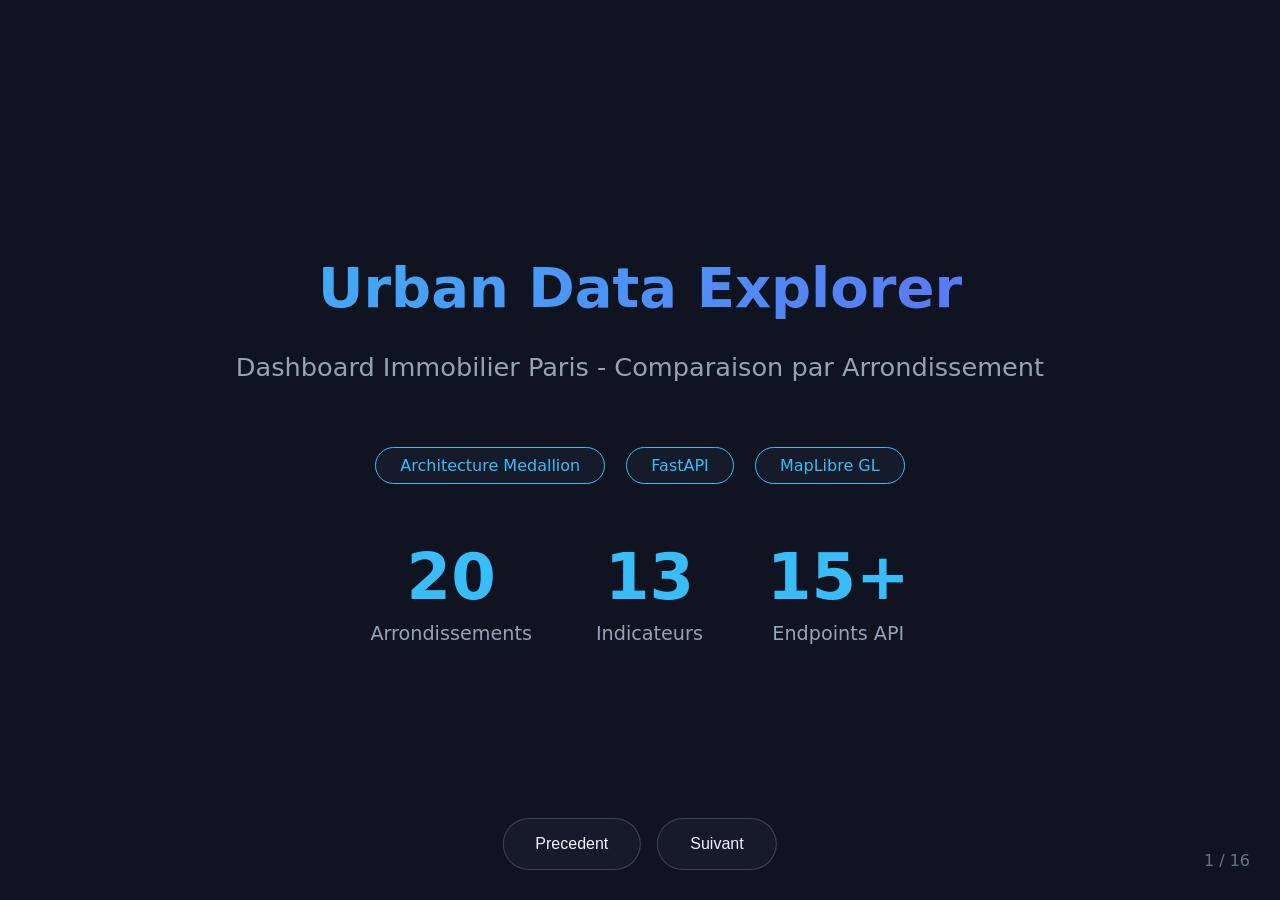
==== commit 11f4515e: "docs: mise a jour presentation avec nouveautes - Ajout slide Score Global (ponderations, calcul) - A" ====
--- a/presentation.html
+++ b/presentation.html
@@ -393,7 +393,7 @@
                         <div class="stat-label">Arrondissements</div>
                     </div>
                     <div class="stat">
-                        <div class="stat-value">11</div>
+                        <div class="stat-value">13</div>
                         <div class="stat-label">Indicateurs</div>
                     </div>
                     <div class="stat">
@@ -524,7 +524,7 @@
         <!-- Slide 6: Indicateurs -->
         <div class="slide" data-slide="6">
             <div class="slide-content">
-                <h2>11 Indicateurs Metier</h2>
+                <h2>13 Indicateurs Metier</h2>
                 <div class="two-cols">
                     <div>
                         <h3>Indicateurs Immobiliers</h3>
@@ -548,8 +548,80 @@
             </div>
         </div>
 
-        <!-- Slide 7: Formules de Calcul -->
+        <!-- Slide 7: Score Global (NOUVEAU) -->
         <div class="slide" data-slide="7">
+            <div class="slide-content">
+                <h2>Score Global Qualite de Vie</h2>
+                <p>Indicateur composite pondere pour comparer les arrondissements</p>
+                <div class="grid grid-3" style="margin-top: 2rem;">
+                    <div class="card">
+                        <h4>Ponderations</h4>
+                        <ul>
+                            <li>Accessibilite : 20%</li>
+                            <li>Prix : 15%</li>
+                            <li>Securite : 15%</li>
+                            <li>Transports : 15%</li>
+                            <li>Revenus : 10%</li>
+                            <li>Vegetation : 10%</li>
+                            <li>Air : 10%</li>
+                            <li>Logements sociaux : 5%</li>
+                        </ul>
+                    </div>
+                    <div class="card">
+                        <h4>Calcul</h4>
+                        <div class="formula">Score = Sum(indicateur_normalise x poids)</div>
+                        <p style="font-size: 1rem; margin-top: 1rem;">Chaque indicateur est normalise sur une echelle 0-100 avant ponderation</p>
+                    </div>
+                    <div class="card">
+                        <h4>Resultat</h4>
+                        <ul>
+                            <li>Score de 0 a 100</li>
+                            <li>Classement 1er a 20e</li>
+                            <li>Barre de progression</li>
+                            <li>Couleur sur la carte</li>
+                        </ul>
+                    </div>
+                </div>
+            </div>
+        </div>
+
+        <!-- Slide 8: Potentiel Plus-Value (NOUVEAU) -->
+        <div class="slide" data-slide="8">
+            <div class="slide-content">
+                <h2>Potentiel Plus-Value</h2>
+                <p>Formule creative pour estimer le potentiel de valorisation future</p>
+                <div class="grid" style="margin-top: 2rem;">
+                    <div class="card">
+                        <h4>Prix Accessible</h4>
+                        <p>Arrondissements a prix encore moderere = potentiel de hausse</p>
+                        <div class="formula">prix &lt; 10k = +30pts | prix &lt; 12k = +20pts</div>
+                    </div>
+                    <div class="card">
+                        <h4>Dynamique Recente</h4>
+                        <p>Tendance positive des prix = marche porteur</p>
+                        <div class="formula">variation &gt; 3% = +25pts | variation &gt; 0 = +15pts</div>
+                    </div>
+                    <div class="card">
+                        <h4>Desserte Transports</h4>
+                        <p>Bonne connexion = attractivite future</p>
+                        <div class="formula">transports &gt; 40 = +20pts | &gt; 20 = +15pts</div>
+                    </div>
+                    <div class="card">
+                        <h4>Cadre de Vie</h4>
+                        <p>Vegetation, mixite sociale, securite</p>
+                        <div class="formula">arbres + mixite + securite = jusqu'a +35pts</div>
+                    </div>
+                </div>
+                <div style="margin-top: 2rem;">
+                    <span class="badge">Eleve &gt; 70</span>
+                    <span class="badge">Moyen 45-70</span>
+                    <span class="badge">Faible &lt; 45</span>
+                </div>
+            </div>
+        </div>
+
+        <!-- Slide 9: Formules de Calcul -->
+        <div class="slide" data-slide="9">
             <div class="slide-content">
                 <h2>Indicateurs avec Formules</h2>
                 <p>Calculs personnalises pour des metriques pertinentes</p>
@@ -573,8 +645,8 @@
             </div>
         </div>
 
-        <!-- Slide 8: API REST -->
-        <div class="slide" data-slide="8">
+        <!-- Slide 10: API REST -->
+        <div class="slide" data-slide="10">
             <div class="slide-content">
                 <h2>API REST FastAPI</h2>
                 <p>15+ endpoints documentes avec Swagger</p>
@@ -613,8 +685,8 @@
             </div>
         </div>
 
-        <!-- Slide 9: Dashboard -->
-        <div class="slide" data-slide="9">
+        <!-- Slide 11: Dashboard -->
+        <div class="slide" data-slide="11">
             <div class="slide-content">
                 <h2>Dashboard Interactif</h2>
                 <div class="grid grid-3">
@@ -648,8 +720,8 @@
             </div>
         </div>
 
-        <!-- Slide 10: Pipeline CI/CD -->
-        <div class="slide" data-slide="10">
+        <!-- Slide 12: Pipeline CI/CD -->
+        <div class="slide" data-slide="12">
             <div class="slide-content">
                 <h2>Pipeline CI/CD</h2>
                 <p>Automatisation complete avec GitHub Actions</p>
@@ -682,44 +754,81 @@
             </div>
         </div>
 
-        <!-- Slide 11: Conformite -->
-        <div class="slide" data-slide="11">
-            <div class="slide-content">
-                <h2>Conformite et Gouvernance</h2>
+        <!-- Slide 13: Securite et Quotas API -->
+        <div class="slide" data-slide="13">
+            <div class="slide-content">
+                <h2>Securite et Quotas API</h2>
+                <p>Protection avancee contre les abus</p>
                 <div class="grid grid-3">
                     <div class="card">
-                        <h4>RGPD</h4>
-                        <ul>
-                            <li>Donnees anonymisees</li>
-                            <li>Pas de donnees personnelles</li>
-                            <li>Sources Open Data</li>
-                            <li>Documentation tracabilite</li>
-                        </ul>
-                    </div>
-                    <div class="card">
-                        <h4>Qualite des Donnees</h4>
-                        <ul>
-                            <li>Validation Bronze→Silver</li>
-                            <li>Tests unitaires</li>
-                            <li>Catalogue de gouvernance</li>
-                            <li>Lineage documente</li>
-                        </ul>
-                    </div>
-                    <div class="card">
-                        <h4>Securite API</h4>
-                        <ul>
-                            <li>Rate limiting</li>
-                            <li>CORS configure</li>
-                            <li>Headers securises</li>
-                            <li>Logs structures</li>
-                        </ul>
-                    </div>
-                </div>
-            </div>
-        </div>
-
-        <!-- Slide 12: Demo -->
-        <div class="slide" data-slide="12">
+                        <h4>Rate Limiting</h4>
+                        <ul>
+                            <li>60 requetes/min/IP</li>
+                            <li>1000 requetes/jour/IP</li>
+                            <li>Limites par endpoint</li>
+                            <li>Headers X-RateLimit-*</li>
+                        </ul>
+                    </div>
+                    <div class="card">
+                        <h4>Endpoints Sensibles</h4>
+                        <ul>
+                            <li>/export : 10 req/min</li>
+                            <li>/geo-points : 20 req/min</li>
+                            <li>/comparaison : 30 req/min</li>
+                            <li>Monitoring /quota-usage</li>
+                        </ul>
+                    </div>
+                    <div class="card">
+                        <h4>Reponses</h4>
+                        <ul>
+                            <li>HTTP 429 si depasse</li>
+                            <li>Header Retry-After</li>
+                            <li>Tracking des blocages</li>
+                            <li>Stats par IP</li>
+                        </ul>
+                    </div>
+                </div>
+            </div>
+        </div>
+
+        <!-- Slide 14: UX et Light Mode -->
+        <div class="slide" data-slide="14">
+            <div class="slide-content">
+                <h2>Experience Utilisateur</h2>
+                <div class="grid grid-3">
+                    <div class="card">
+                        <h4>Light Mode</h4>
+                        <ul>
+                            <li>Theme clair/sombre</li>
+                            <li>Toggle en 1 clic</li>
+                            <li>Preference sauvegardee</li>
+                            <li>CSS variables</li>
+                        </ul>
+                    </div>
+                    <div class="card">
+                        <h4>Performance</h4>
+                        <ul>
+                            <li>Cache localStorage 5min</li>
+                            <li>Compression GZip 91%</li>
+                            <li>Temps reponse 11ms</li>
+                            <li>Loading indicator</li>
+                        </ul>
+                    </div>
+                    <div class="card">
+                        <h4>Accessibilite</h4>
+                        <ul>
+                            <li>Navigation clavier</li>
+                            <li>ARIA labels</li>
+                            <li>Contraste optimal</li>
+                            <li>Responsive design</li>
+                        </ul>
+                    </div>
+                </div>
+            </div>
+        </div>
+
+        <!-- Slide 15: Demo -->
+        <div class="slide" data-slide="15">
             <div class="slide-content">
                 <h2>Demonstration</h2>
                 <div class="stats">
@@ -747,8 +856,8 @@
             </div>
         </div>
 
-        <!-- Slide 13: Conclusion -->
-        <div class="slide" data-slide="13">
+        <!-- Slide 16: Conclusion -->
+        <div class="slide" data-slide="16">
             <div class="slide-content">
                 <h2>Conclusion</h2>
                 <div class="grid grid-3">
@@ -792,7 +901,7 @@
         <button class="nav-btn" id="nextBtn">Suivant</button>
     </div>
 
-    <div class="slide-counter" id="counter">1 / 13</div>
+    <div class="slide-counter" id="counter">1 / 16</div>
 
     <script>
         const slides = document.querySelectorAll('.slide');
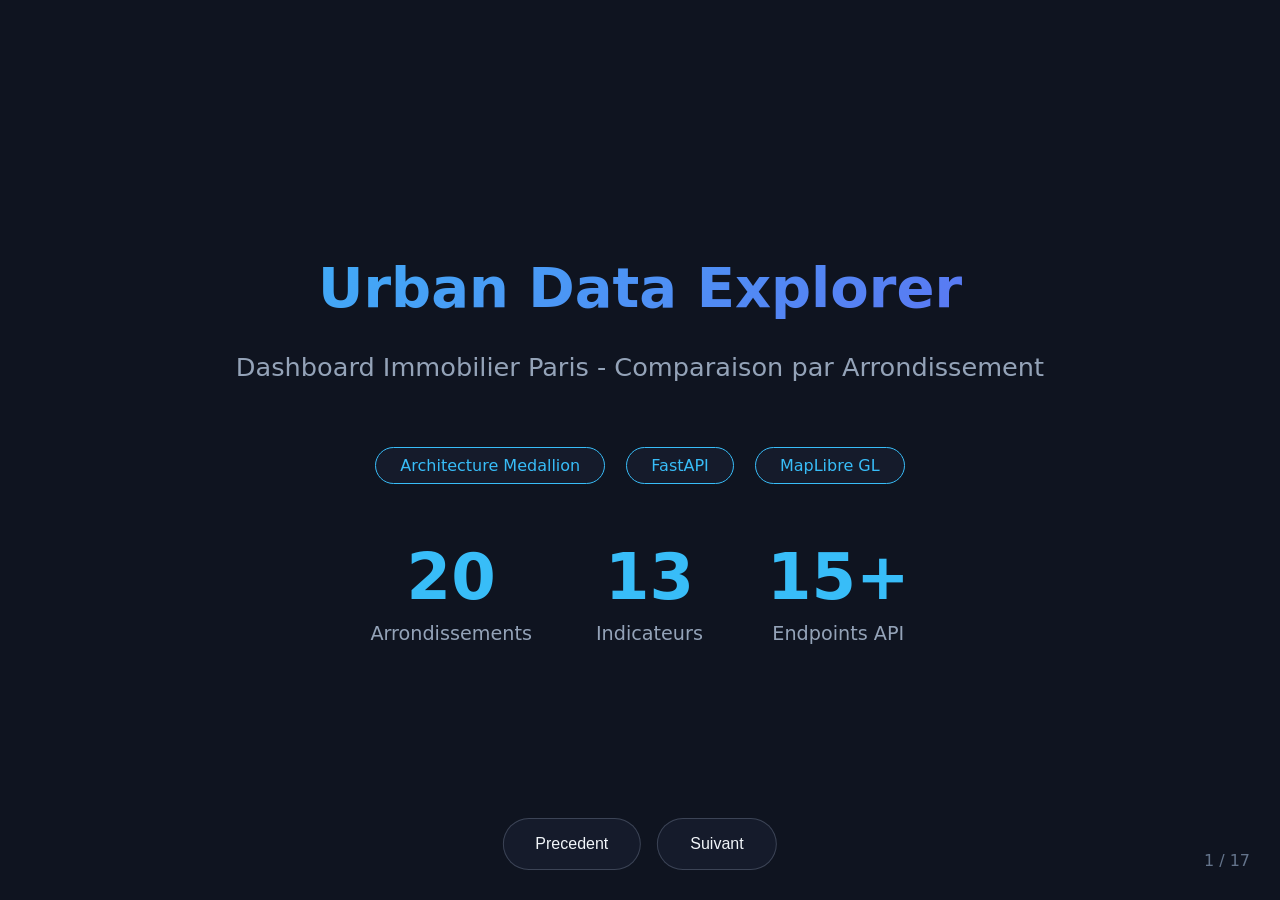
==== commit 2e897ada: "Ajout slide Sante de Proximite dans la presentation - Nouvelle slide (15) avec donnees et formule - " ====
--- a/presentation.html
+++ b/presentation.html
@@ -827,8 +827,46 @@
             </div>
         </div>
 
-        <!-- Slide 15: Demo -->
+        <!-- Slide 15: Indicateurs Sante de Proximite (NOUVEAU) -->
         <div class="slide" data-slide="15">
+            <div class="slide-content">
+                <span class="badge">Nouveau</span>
+                <h2>Sante de Proximite</h2>
+                <p>Accessibilite aux services de sante par arrondissement</p>
+                <div class="grid grid-2" style="margin-top: 2rem;">
+                    <div class="card">
+                        <h4>Donnees collectees</h4>
+                        <ul>
+                            <li><span class="highlight">Pharmacies</span> - total + gardes</li>
+                            <li><span class="highlight">Defibrillateurs</span> - DAE publics</li>
+                            <li><span class="highlight">Dentistes</span> - cabinets</li>
+                            <li><span class="highlight">Medecins</span> - generalistes</li>
+                            <li><span class="highlight">Centres sante</span> - municipaux</li>
+                            <li><span class="highlight">Hopitaux</span> - proximite urgences</li>
+                        </ul>
+                    </div>
+                    <div class="card">
+                        <h4>Score Sante Proximite</h4>
+                        <div class="code-block">
+                            <span class="comment"># Formule ponderee</span><br>
+                            score = sum(ratio_i * poids_i)<br><br>
+                            <span class="comment"># Ponderations</span><br>
+                            pharmacies: 20%<br>
+                            medecins: 20%<br>
+                            urgences: 20%<br>
+                            dentistes: 15%<br>
+                            DAE: 10%<br>
+                            centres: 10%<br>
+                            hopitaux: 5%
+                        </div>
+                    </div>
+                </div>
+                <p style="margin-top: 1.5rem; font-size: 1rem;">Sources: OpenData Paris, FINESS, Assurance Maladie</p>
+            </div>
+        </div>
+
+        <!-- Slide 16: Demo -->
+        <div class="slide" data-slide="16">
             <div class="slide-content">
                 <h2>Demonstration</h2>
                 <div class="stats">
@@ -856,8 +894,8 @@
             </div>
         </div>
 
-        <!-- Slide 16: Conclusion -->
-        <div class="slide" data-slide="16">
+        <!-- Slide 17: Conclusion -->
+        <div class="slide" data-slide="17">
             <div class="slide-content">
                 <h2>Conclusion</h2>
                 <div class="grid grid-3">
@@ -901,7 +939,7 @@
         <button class="nav-btn" id="nextBtn">Suivant</button>
     </div>
 
-    <div class="slide-counter" id="counter">1 / 16</div>
+    <div class="slide-counter" id="counter">1 / 17</div>
 
     <script>
         const slides = document.querySelectorAll('.slide');
